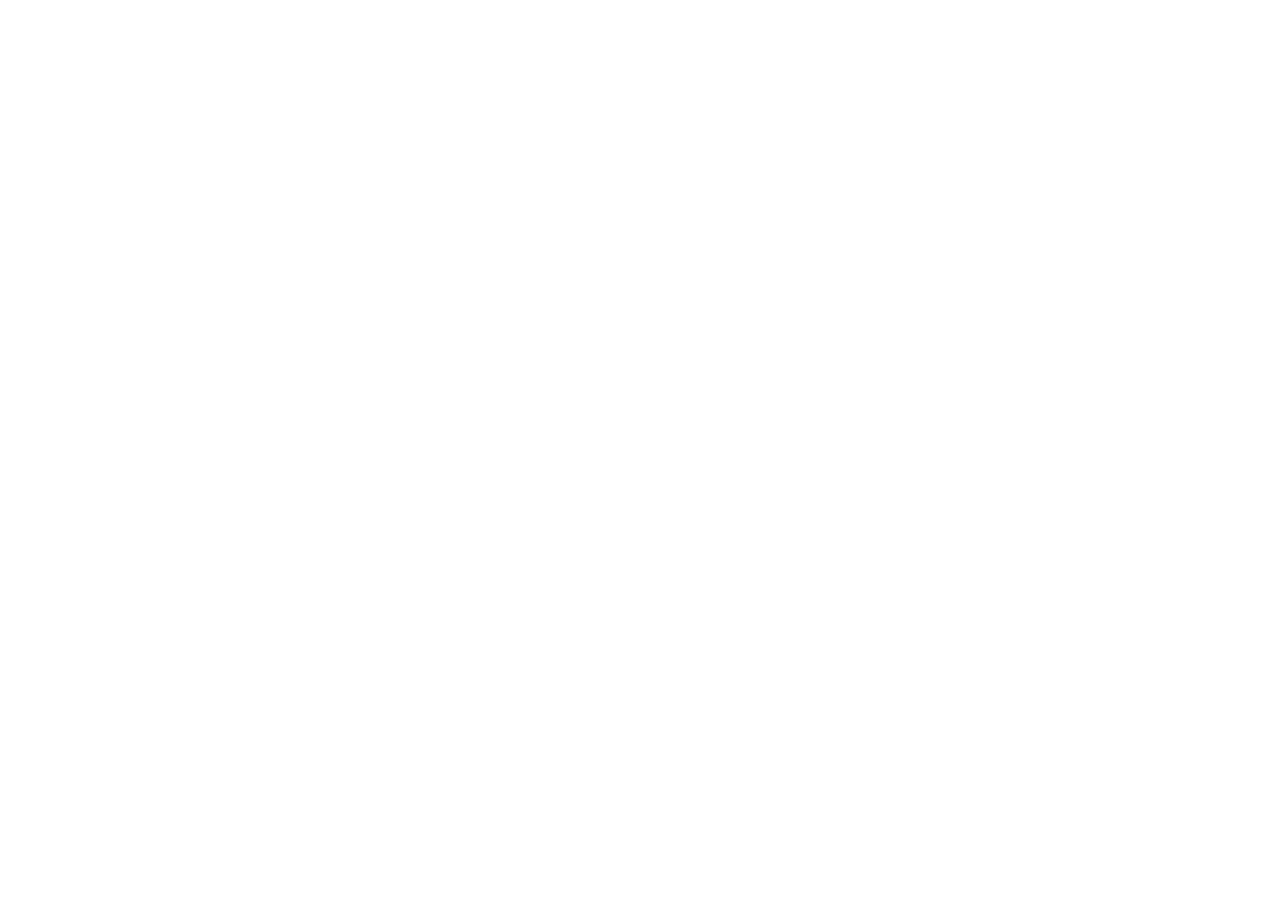
==== index.html @ 841b4190 "Første setup" ====
<!DOCTYPE html>
<html lang="da">
<head>
    <meta charset="UTF-8">
    <meta name="viewport" content="width=device-width, initial-scale=1.0">
    <title>Home</title>

    <link rel="stylesheet" href="index.css">
    <link rel="stylesheet" href="style.css">
    <script defer src="index.js"></script>
</head>
<body>
    <header></header>
    <main></main>
    <footer></footer>
</body>
</html>
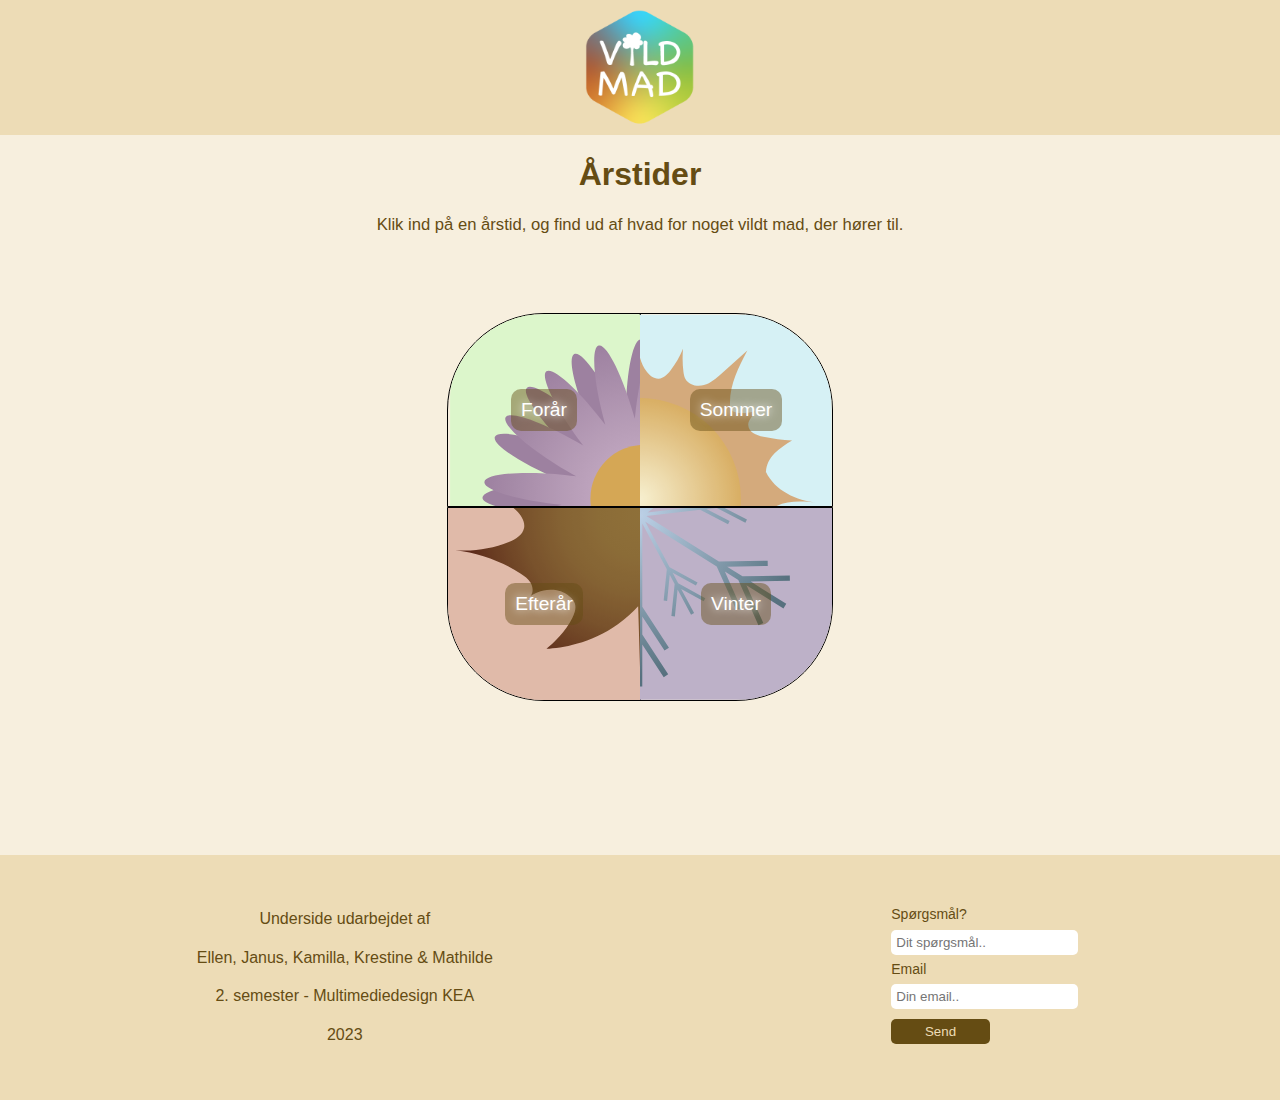
==== commit b9fdac3d: "Kategori -> index" ====
--- a/index.html
+++ b/index.html
@@ -1,17 +1,93 @@
 <!DOCTYPE html>
 <html lang="da">
-<head>
-    <meta charset="UTF-8">
-    <meta name="viewport" content="width=device-width, initial-scale=1.0">
-    <title>Home</title>
+  <head>
+    <meta charset="UTF-8" />
+    <meta name="viewport" content="width=device-width, initial-scale=1.0" />
+    <title>Kategori</title>
+    <link rel="icon" type="image/png" href="billeder/vm_favicon.png" />
+    <link rel="stylesheet" href="css/kategori.css" />
+    <link rel="stylesheet" href="css/style.css" />
+    <script defer src="js/burgermenu.js"></script>
+    <script defer src="js/kategori.js"></script>
+  </head>
+  <body>
+    
+      <header>
+        <!-- Nav desktop -->
+        <nav class="header-navbar">
+          <div class="nav-logo-container">
+            <a href="index.html" class="nav-logo">
+              <img src="billeder/vm_logo.webp" alt="Home" />
+            </a>
+          </div>
+        </nav>
+        <!-- Nav mobile -->
+        <nav class="mobile-nav-container">
+          <div class="nav-logo-container">
+            <a href="index.html" class="nav-logo">
+              <img src="billeder/vm_logo.webp" alt="Home" />
+            </a>
+          </div>
+          <div class="hamburger">
+              <div class="bar"></div>
+          </div>
+          <div class="mobile-nav">
+              <a href="index.html">Forside</a>
+              <a href="season.html?seasons=foraar">Forår</a>
+              <a href="season.html?seasons=sommer">Sommer</a>
+              <a href="season.html?seasons=efteraar">Efterår</a>
+              <a href="season.html?seasons=vinter">Vinter</a>
+          </div>
+      </nav>
+      </header>
+      <main>
+        <section class="title">
+          <h1>Årstider</h1>
+        <h2>Klik ind på en årstid, og find ud af hvad for noget vildt mad, der hører til.</h2>
+        </section>
+        
+        <div class="corner-container">
+          <a href="season.html?seasons=foraar" class="corner">
+              <div class="corner-image"></div>
+              <div class="corner-overlay"></div>
+              <h2 class="corner-content">Forår</h2>
+          </a>
+          <a href="season.html?seasons=sommer" class="corner">
+              <div class="corner-image"></div>
+              <div class="corner-overlay"></div>
+              <h2 class="corner-content">Sommer</h2>
+          </a>
+          <a href="season.html?seasons=efteraar" class="corner">
+              <div class="corner-image"></div>
+              <div class="corner-overlay"></div>
+              <h2 class="corner-content">Efterår</h2>
+          </a>
+          <a href="season.html?seasons=vinter" class="corner">
+              <div class="corner-image"></div>
+              <div class="corner-overlay"></div>
+              <h2 class="corner-content">Vinter</h2>
+          </a>
+      </div> 
 
-    <link rel="stylesheet" href="index.css">
-    <link rel="stylesheet" href="style.css">
-    <script defer src="index.js"></script>
-</head>
-<body>
-    <header></header>
-    <main></main>
-    <footer></footer>
-</body>
-</html>+
+      </main>
+
+    <footer>
+      <div class="footer-left">
+        <p>Underside udarbejdet af</p>
+        <p>Ellen, Janus, Kamilla, Krestine & Mathilde</p>
+        <p>2. semester - Multimediedesign KEA</p>
+        <p>2023</p>
+      </div>
+      <div class="footer-right">
+        <form name="form" action="" id="form">
+          <label for="input" class="input-label">Spørgsmål? </label>  
+          <input type="text" name="input" id="input" placeholder="Dit spørgsmål..">
+          <label class="input-label" for="email">Email</label>
+          <input type="email" name="email" id="email" placeholder="Din email..">
+           <input type="submit" value="Send">
+        </form>
+      </div> 
+  </footer>
+  </body>
+</html>
--- a/css/kategori.css
+++ b/css/kategori.css
@@ -0,0 +1,81 @@
+main {
+    display: flex;
+    flex-direction: column;
+    justify-content: center;
+    align-items: center;
+}
+
+.corner-container {
+    width: 30vw;
+    display: grid;
+    grid-template-columns: 15vw 15vw;
+    place-items: center;
+    margin: 4rem;
+}
+.corner {
+    width: 100%;
+    aspect-ratio: 1/1;
+    display: flex;
+    align-items: center;
+    justify-content: center;
+    border: 0.2px solid rgb(0, 0, 0);
+    border-radius: 50% 0 0 0;
+    overflow: hidden;
+    position: relative;
+    transition: all 400ms ease;
+    text-decoration: none;
+}
+
+.corner-image {
+    background-image: url("../billeder/blomst_firkant.svg");
+    height: 100%;
+    width: 100%;
+    position: absolute;
+    z-index: 1;
+    left: 0px;
+    top: 0px;
+    background-size: 200%;
+    background-position: 0% 0%;
+    box-shadow: inset 0 0 0.1px #000000;
+    filter: saturate(50%);
+    
+}
+.corner:hover .corner-image {
+    animation-delay: 400ms;
+    animation: pan-image 15s linear infinite;
+    filter: saturate(100%);
+}
+.corner:nth-child(2) {
+    border-radius: 0 50% 0 0;
+}
+
+.corner:nth-child(2) .corner-image {
+    background-image: url("../billeder/sol_firkant.svg");
+    background-position: 100% 0%;
+}
+.corner:nth-child(3) {
+    border-radius: 0 0 0 50%;
+}
+
+.corner:nth-child(3) .corner-image {
+    background-image: url("../billeder/blad_firkant.svg");
+    background-position: 0% 100%;
+}
+.corner:nth-child(4) {
+    border-radius: 0 0 50% 0;
+}
+
+.corner:nth-child(4) .corner-image {
+    background-image: url("../billeder/snefnug_firkant.svg");
+    background-position: 100% 100%;
+}
+
+.corner-content {
+    color: white;
+    z-index: 2;
+    font-size: 1.5vw;
+    text-shadow: 0 0 10px white;
+    background-color: #654c1375;
+    padding: 10px;
+    border-radius: 10px;
+}--- a/css/style.css
+++ b/css/style.css
@@ -0,0 +1,280 @@
+body {
+    background-color: #F7EFDE;
+    padding: 0;
+    margin: 0;
+    min-height: 100vh;
+    display: flex;
+    flex-direction: column;
+    font-family: Verdana, Geneva, Tahoma, sans-serif;
+}
+main {
+    max-width: 1200px;
+    margin: 0 auto;
+    font-family: Verdana, Geneva, Tahoma, sans-serif;
+}
+
+p {
+    font-size: 16px;
+    color: #654C13;
+}
+
+h1 {
+    font-size: 2.5vw;
+    font-weight: bold;
+     color: #654C13;
+     text-align:center;
+}
+
+h2 {
+    font-size: 1.3vw;
+     color: #654C13;
+     font-weight: 200;
+}
+h3 {
+  font-size: 1vw;
+   color: #654C13;
+}
+/*Header Desktop*/
+@media (min-width: 768px) {
+    .mobile-nav-container {
+      display: none;
+    }
+}
+header {
+  width: 100%;
+  height: 15vh;
+  margin: 0;
+}
+
+.header-navbar {
+  display: flex;
+  align-items: center;
+  justify-content: space-around;
+  width: 100%;
+  height: 100%;
+  background-color: #eddcb6;
+}
+.saturate {
+  filter: saturate(100%);
+}
+.nav-logo-container {
+  height: 90%;
+  aspect-ratio: 1/1;
+}
+.nav-logo img {
+  height: 100%;
+  width: 100%;
+}
+.nav-nav {
+  border-radius: 20px;
+  display: flex;
+  justify-content: space-between;
+  align-items: center;
+  width: 40%;
+  height: 15vh;
+}
+.nav-nav-link {
+  text-decoration: none;
+  color: white;
+  background-size: cover;
+  display: flex;
+  flex-direction: column;
+  align-items: center;
+  gap: 8px;
+  color: #654c13;
+}
+.nav-nav-link img:hover {
+  transform: scale(1.1);
+  filter: saturate(100%);
+}
+.nav-nav-link:active{
+  filter: saturate(100%);
+}
+.nav-nav-link img {
+  height: 65px;
+  transition: all 200ms ease;
+  filter: saturate(20%);
+}
+/* Header mobile */
+@media (max-width: 768px) {
+  .header-navbar {
+    display: none;
+  }
+  header {
+    display: flex;
+    justify-content: space-between;
+    align-items: center;
+    background-color: #eddcb6;
+  }
+  .nav-logo-container {
+    height: 8vh;
+    aspect-ratio: 1/1;
+  }
+  .nav-logo img {
+    height: 100%;
+    width: 100%;
+  }
+}
+.mobile-nav-container {
+  overflow: hidden;
+  display: flex;
+  align-items: center;
+  justify-content: space-between;
+  padding: 10px 20px;
+  width: 100%;
+  
+}
+
+
+
+.mobile-nav-container ul {
+  list-style-type: none;
+  margin: 0;
+  padding: 0;
+  display: flex;
+  align-items: center;
+}
+.mobile-nav-container li {
+  margin: 0 10px;
+}
+.mobile-nav-container a {
+  color: white;
+  text-decoration: none;
+  text-transform: uppercase;
+  letter-spacing: 1px;
+}
+
+/************************ Header Mobile *********************************/
+@media (min-width: 600px){
+  .mobile-nav-container {
+    display: none;
+  }
+}
+
+.hamburger {
+  position: relative;
+  display: block;
+  width: 35px;
+  height: 35px;
+  cursor: pointer;
+  appearance: none;
+  background: none;
+  outline: none;
+  border: none;
+  z-index: 1000;
+}
+
+.hamburger .bar, .hamburger:after, .hamburger:before {
+  content: '';
+  display: block;
+  width: 100%;
+  height: 5px;
+  background-color: #654C13;
+  margin: 6px 0px;
+  transition: 0.4s;
+  z-index: 1000;
+}
+
+.hamburger.is-active:before {
+  transform: rotate(-45deg) translate(-8px, 6px);
+}
+.hamburger.is-active:after {
+  transform: rotate(45deg) translate(-9px, -8px);
+}
+.hamburger.is-active .bar {
+  opacity: 0;
+}
+
+.mobile-nav {
+  position: fixed;
+  top: 0vh;
+  left: 100%;
+  width: 100%;
+  min-height: 100vh;
+  display: block;
+  background-color: #eddcb6;
+  padding-top: 120px;
+  transition: 0.4s;
+  z-index: 2;
+}
+
+.mobile-nav.is-active {
+  left: 0;
+}
+
+.mobile-nav a {
+  display: block;
+  width: 100%;
+  max-width: 200px;
+  margin: 0 auto 16px;
+  text-align: center;
+  padding: 12px 16px;
+  background-color: #654C13;
+  background-size: 200% 100%;
+  color: #eddcb6;
+  text-decoration: none;
+  border-radius: 12px;
+}
+/*Footer*/
+footer {
+  min-height: 25vh;
+  background-color: #eddcb6;
+  padding-top: 10px;
+  padding-bottom: 10px;
+  width: 100%;
+  margin: 0;
+  margin-top: 10vh;
+  font-size: 14px;
+  color: #654c13;
+  line-height: 1.4;
+  display: flex;
+  justify-content: space-around;
+  align-items: center;
+}
+.footer-left {
+    text-align: center;
+}
+
+.footer-right {
+    display: flex;
+    align-items: center;
+}
+#form {
+    display: flex;
+    flex-direction: column;
+    width: 100%;
+}
+input {
+    margin: 5px;
+    padding: 5px;
+    box-sizing: border-box;
+    border-radius: 5px;
+    border: none;
+}
+input:focus-visible {
+    outline: 2px solid #654C13;
+}
+.input-label {
+    margin-left: 5px;
+}
+input[type=submit]{
+    width: 50%;
+}
+input[type=submit]{
+    background-color: #654C13;
+    border: none;
+    border-radius: 5px;
+    color: #eddcb6;
+    cursor: pointer;
+    transition: all 400ms ease;
+}
+input[type=submit]:hover{
+    background-color: #3e2f0c;
+    width: 90%;
+}   
+.content {
+  flex-grow: 1;
+  width: 100%;
+  height: 15vh;
+  margin: 0;
+}
